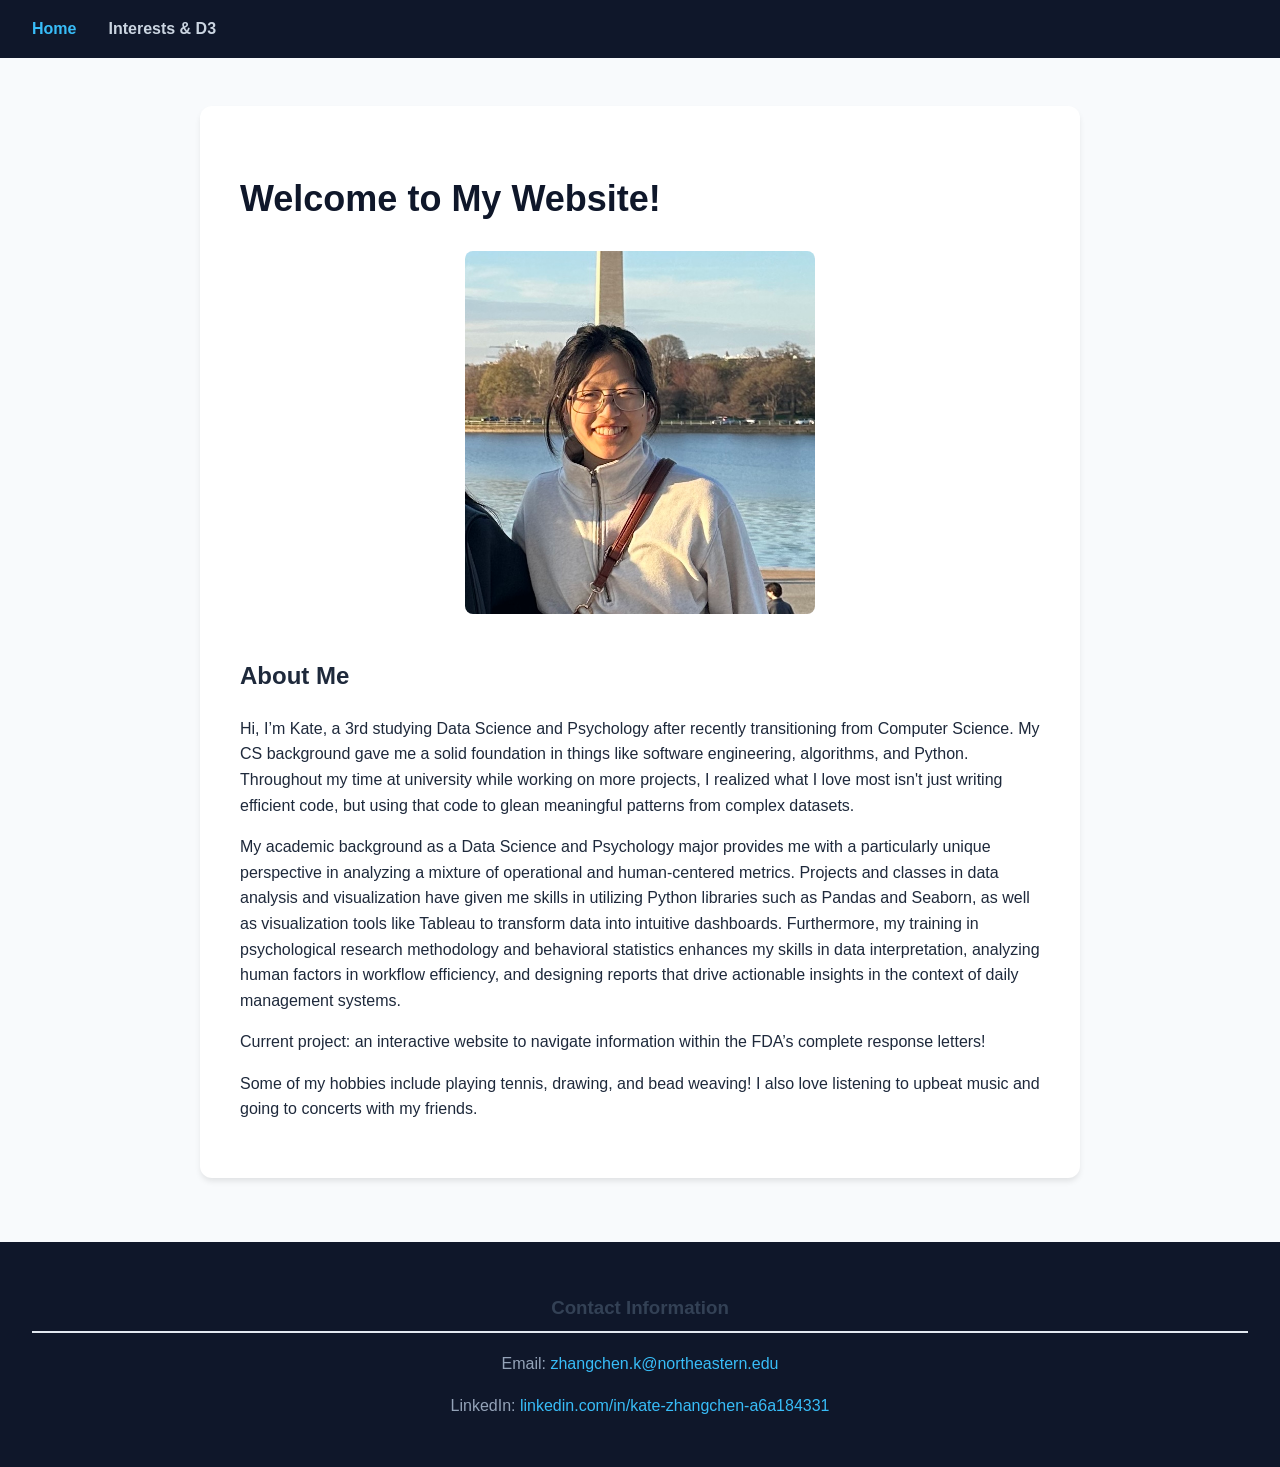
==== index.html @ 8021ce2b "initial layout" ====
<!DOCTYPE html>
<html lang="en">
<head>
    <meta charset="UTF-8">
    <meta name="viewport" content="width=device-width, initial-scale=1.0">
    <title>DS4200 - Personal Website</title>
    <link rel="stylesheet" href="style.css">
</head>
<body>
    <header>
        <nav>
            <ul class="nav-menu">
                <li><a href="index.html" class="active">Home</a></li>
                <li><a href="interests.html">Interests & D3</a></li>
            </ul>
        </nav>
    </header>

    <main>
        <h1>Welcome to My Website!</h1>
        
        <section class="intro-section">
            <img src="IMG_6562.jpg" alt="Profile Picture" class="profile-img">
            <div class="bio-text">
                <h2>About Me</h2>
                <!-- > 200 words -->
                <p>Hi, I’m Kate, a 3rd studying Data Science and Psychology after recently transitioning from Computer Science.
My CS background gave me a solid foundation in things like software engineering, algorithms, and Python. Throughout my time at university while working on more projects, I realized what I love most isn't just writing efficient code, but using that code to glean meaningful patterns from complex datasets.
</p>
<p>My academic background as a Data Science and Psychology major provides me with a 
particularly unique perspective in analyzing a mixture of operational and human-centered metrics. 
Projects and classes in data analysis and visualization have given me skills in utilizing 
Python libraries such as Pandas and Seaborn, as well as visualization tools like Tableau to 
transform data into intuitive dashboards. Furthermore, my training in psychological research methodology and 
behavioral statistics enhances my skills in data interpretation, analyzing human factors in workflow efficiency, 
and designing reports that drive actionable insights in the context of daily management systems. </p>

<p> Current project: an interactive website to navigate information within the FDA’s complete response letters!
</p>
                <p>Some of my hobbies include playing tennis, drawing, and bead weaving! 
                    I also love listening to upbeat music and going to concerts with my friends.</p>
            </div>
        </section>
    </main>

    <footer>
        <div class="contact-section">
            <h3>Contact Information</h3>
            <p>Email: <a href="mailto:zhangchen.k@northeastern.edu">zhangchen.k@northeastern.edu</a></p>
            <p>LinkedIn: <a href="https://www.linkedin.com/in/kate-zhangchen-a6a184331" target="_blank">linkedin.com/in/kate-zhangchen-a6a184331</a></p>
        </div>
    </footer>
</body>
</html>
---- style.css ----
body {
    font-family: 'Segoe UI', Tahoma, Geneva, Verdana, sans-serif;
    background-color: #f8fafc;
    color: #1e293b;
    margin: 0;
    padding: 0;
    line-height: 1.6;
}

header {
    background-color: #0f172a;
    padding: 1rem 2rem;
}

.nav-menu {
    list-style: none;
    display: flex;
    gap: 2rem;
    margin: 0;
    padding: 0;
}

.nav-menu li a {
    color: #cbd5e1;
    text-decoration: none;
    font-weight: 600;
    transition: color 0.2s;
}

.nav-menu li a.active, .nav-menu li a:hover {
    color: #38bdf8;
}

main {
    max-width: 800px;
    margin: 3rem auto;
    background: #ffffff;
    padding: 2.5rem;
    border-radius: 12px;
    box-shadow: 0 4px 6px -1px rgb(0 0 0 / 0.1);
}

h1 {
    color: #0f172a;
    font-size: 2.25rem;
    margin-bottom: 1.5rem;
}

h3 {
    color: #334155;
    border-bottom: 2px solid #e2e8f0;
    padding-bottom: 0.5rem;
}

/* Margins, padding, and image styling */
.intro-section, .content-section {
    display: flex;
    flex-direction: column;
    gap: 1.5rem;
}

.profile-img, .secondary-img {
    width: 100%;
    max-width: 350px;
    border-radius: 8px;
    object-fit: cover;
    align-self: center;
}

#d3-container {
    display: flex;
    justify-content: center;
    margin-top: 1rem;
    background: #f1f5f9;
    padding: 1rem;
    border-radius: 8px;
}

footer {
    text-align: center;
    padding: 2rem;
    background-color: #0f172a;
    color: #94a3b8;
    margin-top: 4rem;
}

footer a {
    color: #38bdf8;
    text-decoration: none;
}
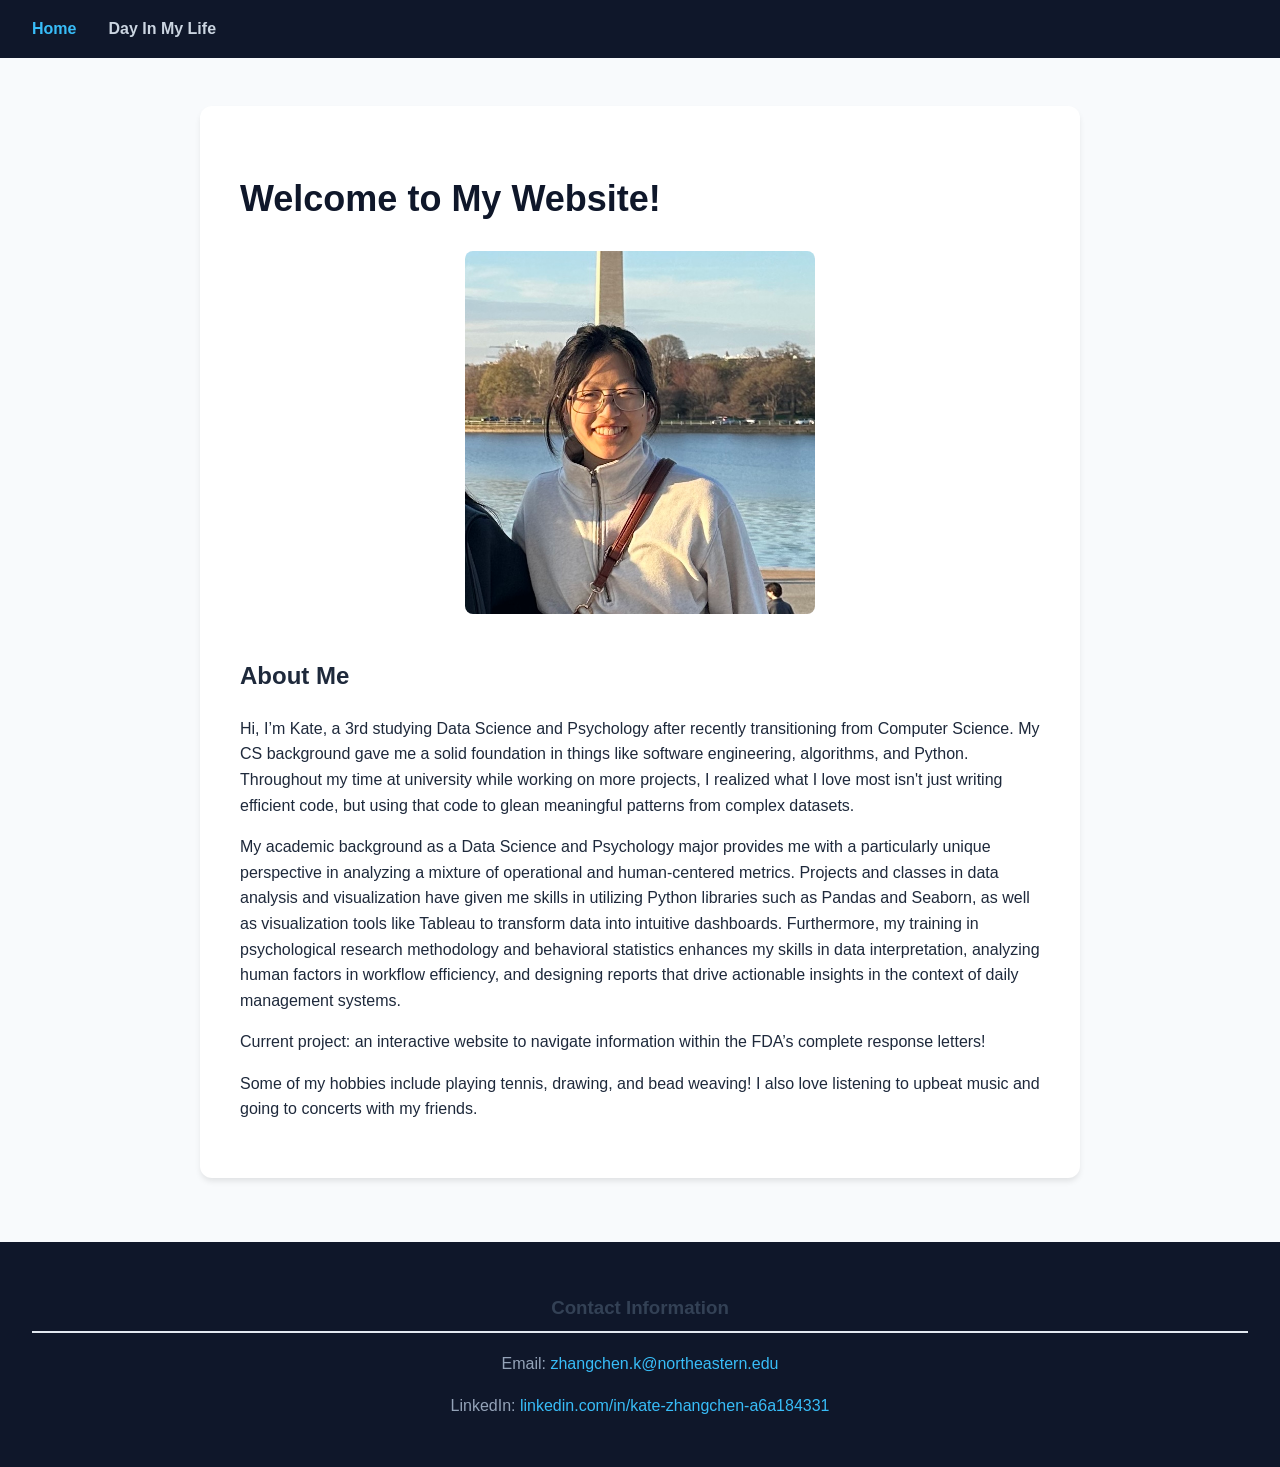
==== commit 208108af: "page rename" ====
--- a/index.html
+++ b/index.html
@@ -11,7 +11,7 @@
         <nav>
             <ul class="nav-menu">
                 <li><a href="index.html" class="active">Home</a></li>
-                <li><a href="interests.html">Interests & D3</a></li>
+                <li><a href="dayInMyLife.html">Day In My Life</a></li>
             </ul>
         </nav>
     </header>
